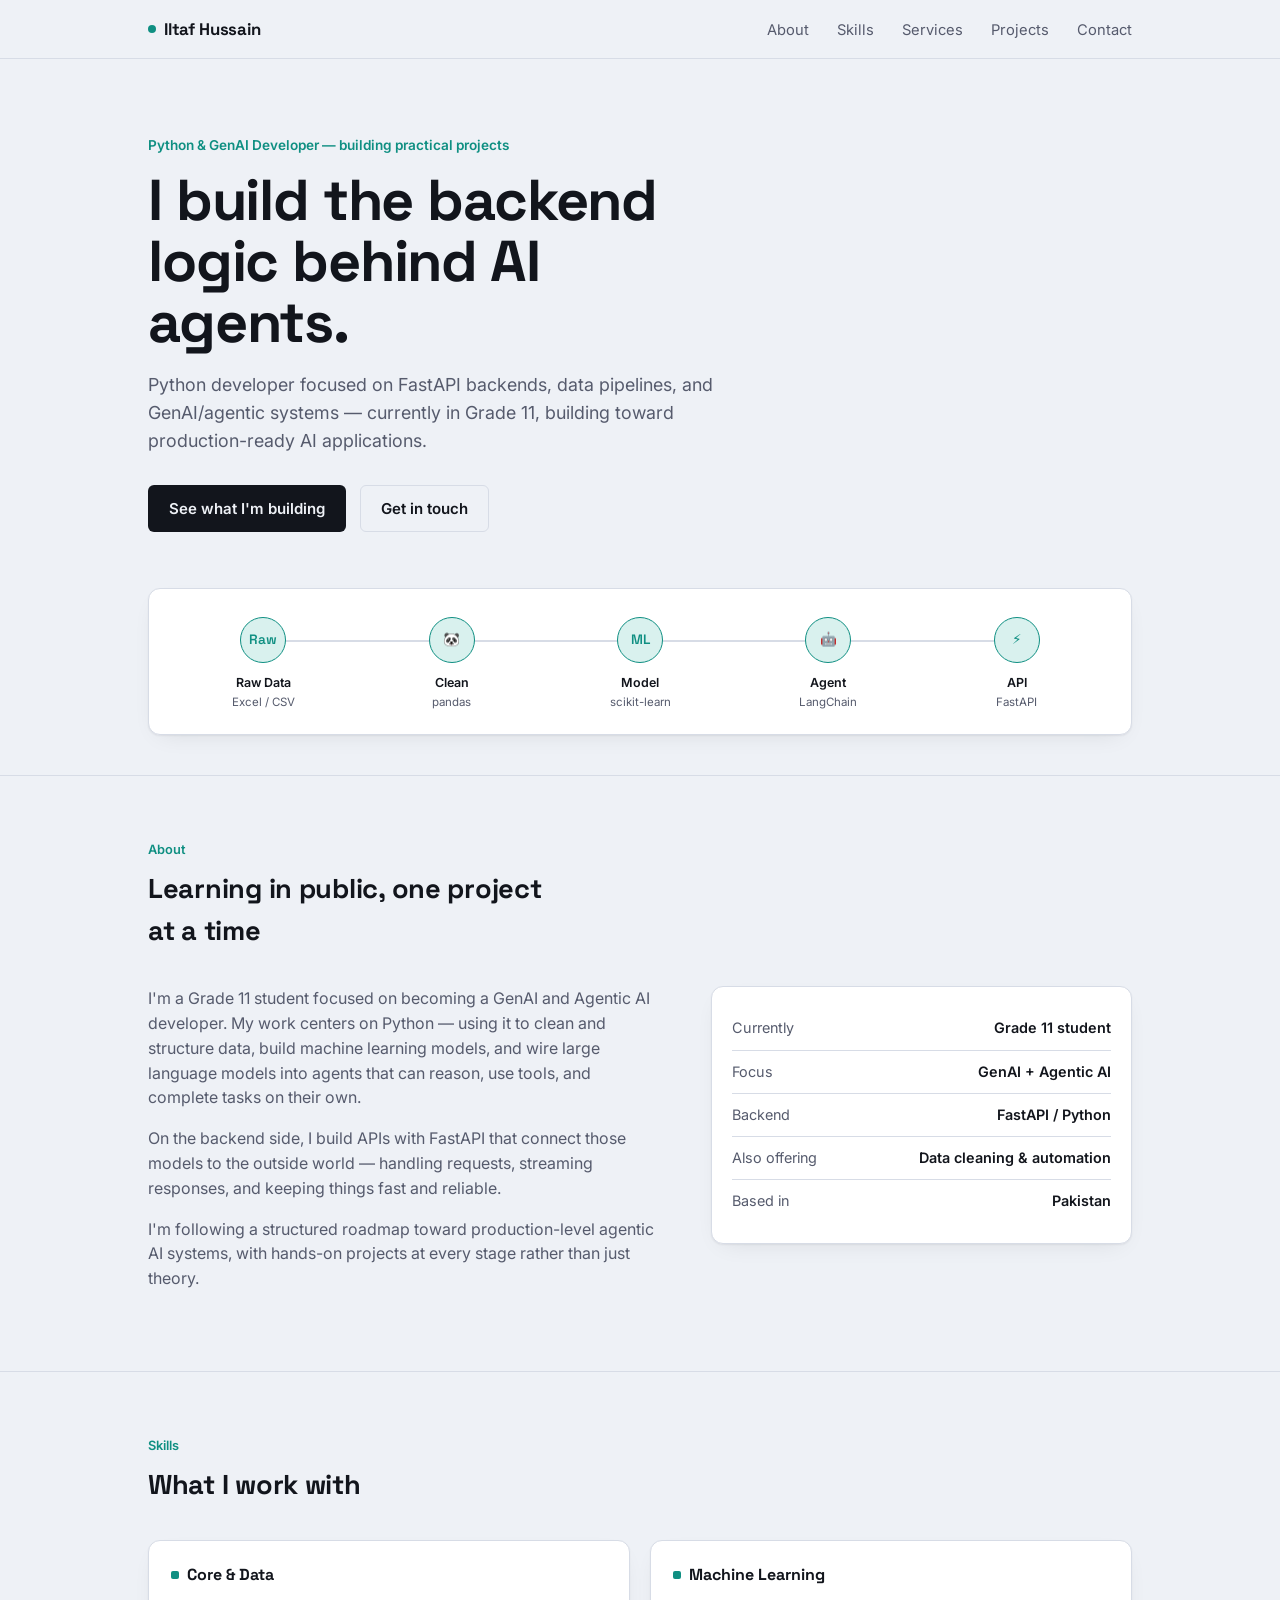
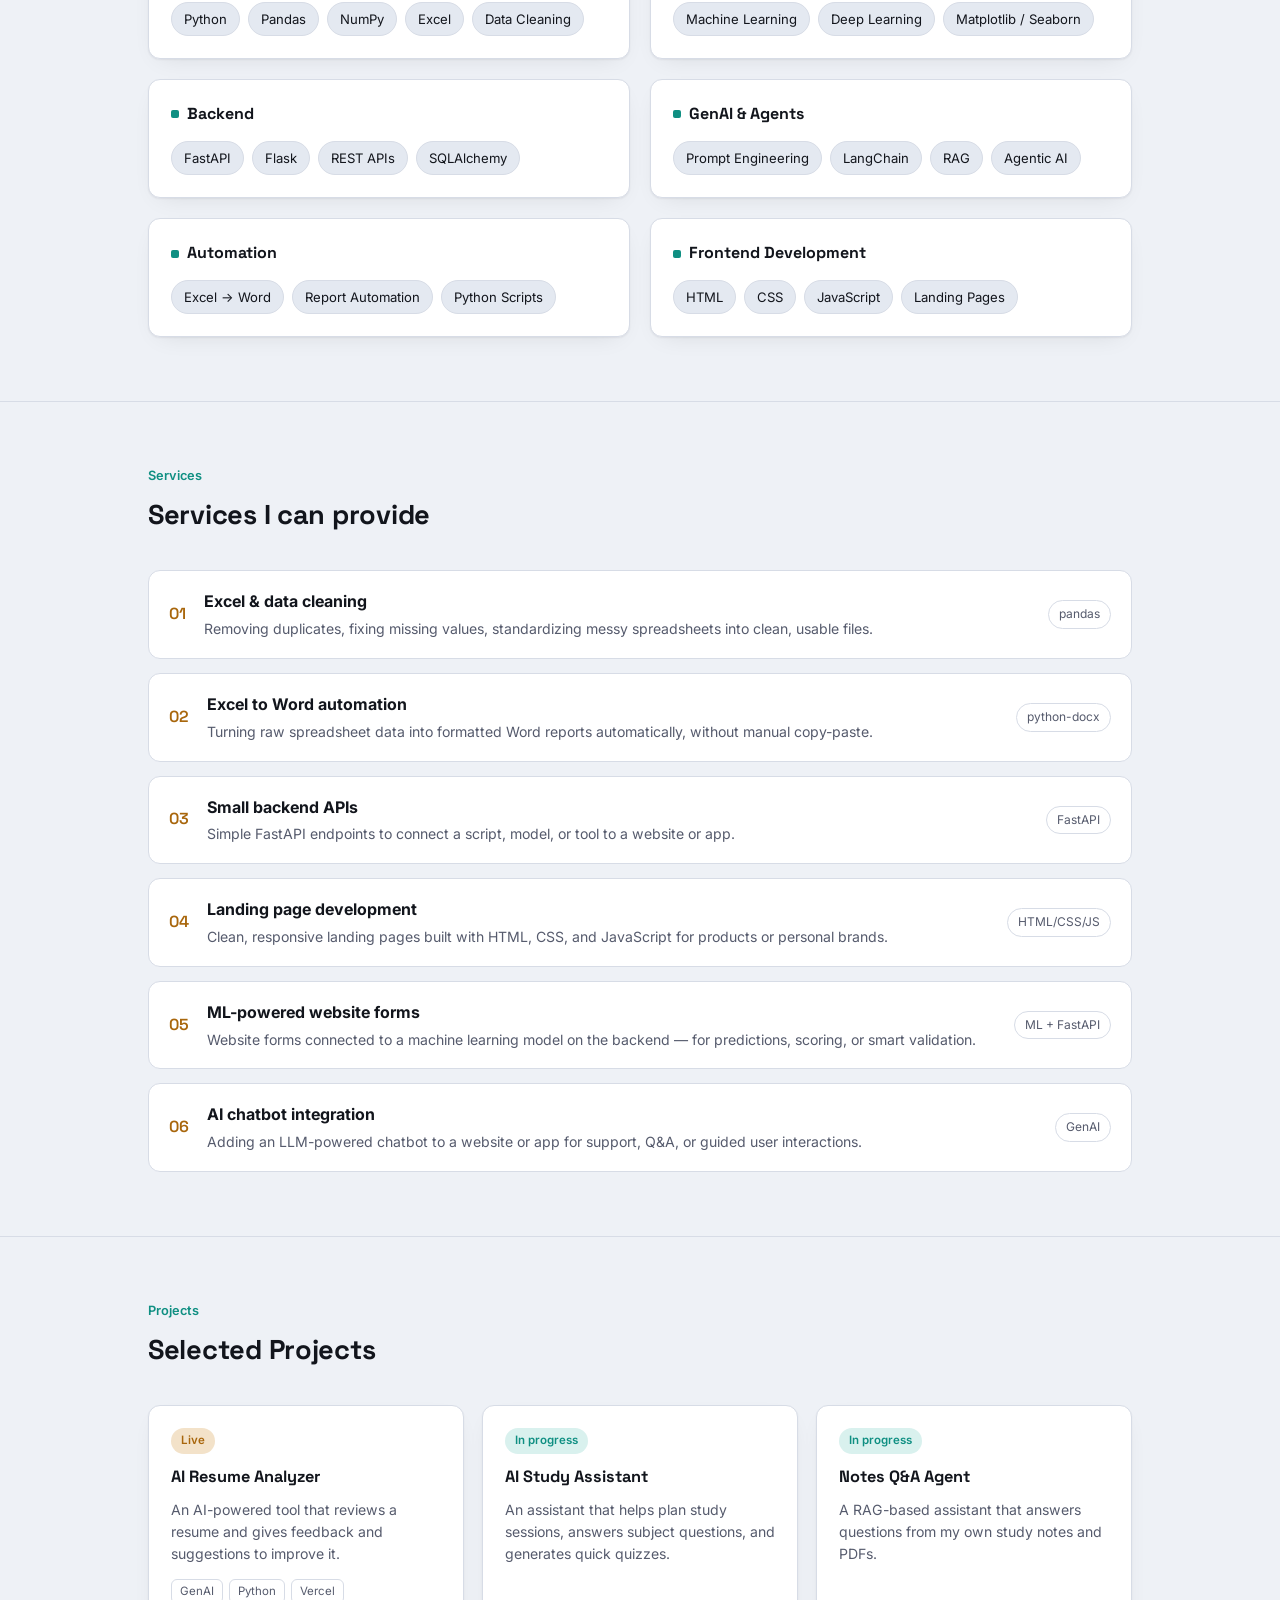
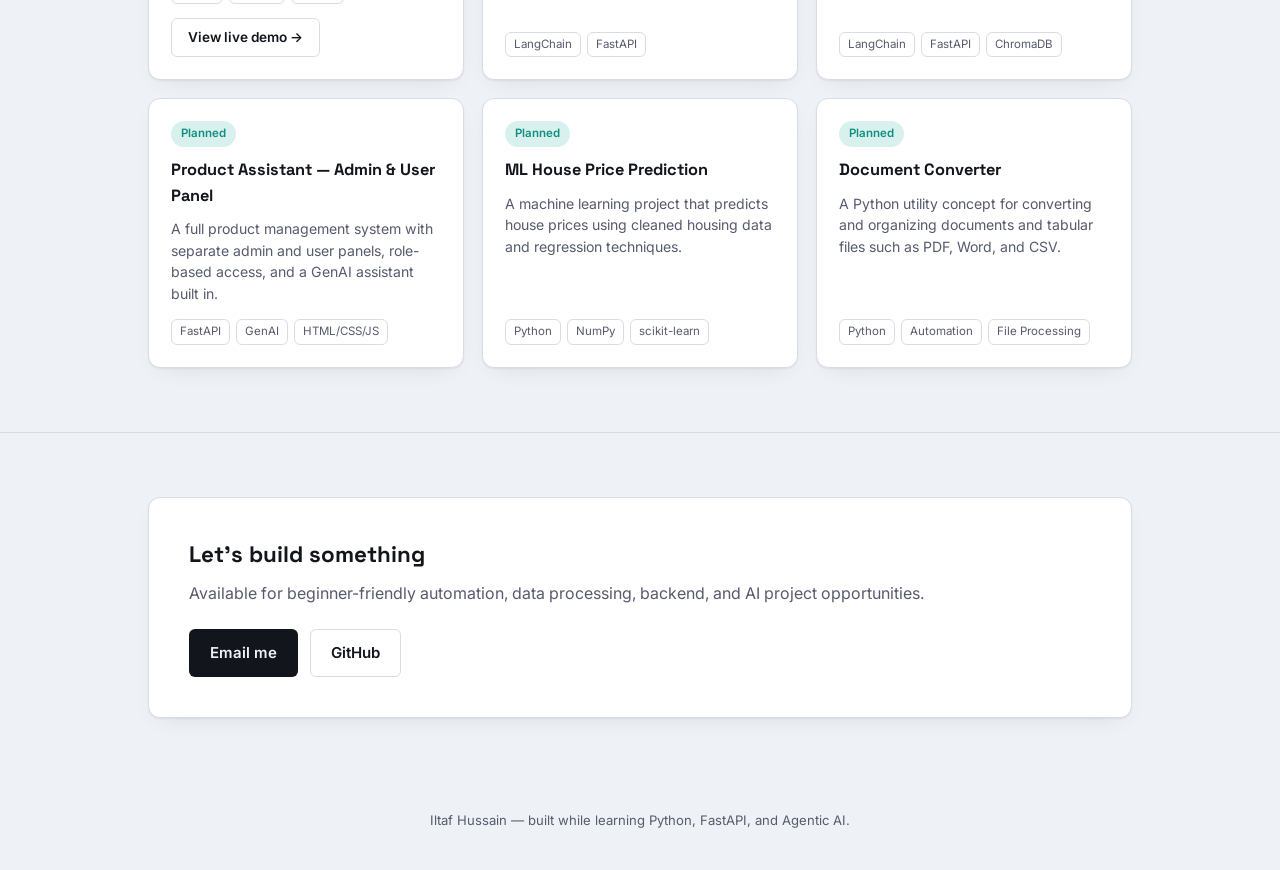
==== iltaf-portfolio/index.html @ 4e42ec3f "Portfolio setup" ====
<!DOCTYPE html>
<html lang="en">
<head>
<meta charset="UTF-8">
<meta name="viewport" content="width=device-width, initial-scale=1.0">
<title>Iltaf Hussain — GenAI &amp; Agentic AI Developer</title>
<link rel="preconnect" href="https://fonts.googleapis.com">
<link rel="preconnect" href="https://fonts.gstatic.com" crossorigin>
<link href="https://fonts.googleapis.com/css2?family=Space+Grotesk:wght@500;600;700&family=Inter:wght@400;500;600&display=swap" rel="stylesheet">
  <link rel="stylesheet" href="css/style.css">

</head>
<body>

<header class="site-nav">
  <div class="nav-row">
    <a href="#top" class="nav-mark"><span class="dot"></span>Iltaf Hussain</a>
    <ul class="nav-links" aria-label="Main navigation">
      <li><a href="#about">About</a></li>
      <li><a href="#skills">Skills</a></li>
      <li><a href="#services">Services</a></li>
      <li><a href="#projects">Projects</a></li>
      <li><a href="#contact">Contact</a></li>
    </ul>
  </div>
</header>

<main id="top">

  <section class="hero">
    <div class="wrap">
      <p class="hero-kicker">Python &amp; GenAI Developer — building practical projects</p>
      <h1>I build the backend logic behind AI agents.</h1>
      <p class="lede">Python developer focused on FastAPI backends, data pipelines, and GenAI/agentic systems — currently in Grade 11, building toward production-ready AI applications.</p>
      <div class="hero-cta">
        <a href="#projects" class="btn btn-primary">See what I'm building</a>
        <a href="#contact" class="btn btn-ghost">Get in touch</a>
      </div>

      <div class="pipeline" role="img" aria-label="Pipeline: raw data cleaned with pandas, modeled with machine learning, reasoned over by an AI agent, served through a FastAPI endpoint, delivered as output.">
        <div class="pipeline-track">
          <div class="pnode on">
            <div class="pipeline-line"><span class="pulse"></span></div>
            <div class="badge">Raw</div>
            <div class="label">Raw Data</div>
            <div class="sub">Excel / CSV</div>
          </div>
          <div class="pnode on">
            <div class="pipeline-line"><span class="pulse"></span></div>
            <div class="badge">🐼</div>
            <div class="label">Clean</div>
            <div class="sub">pandas</div>
          </div>
          <div class="pnode on">
            <div class="pipeline-line"><span class="pulse"></span></div>
            <div class="badge">ML</div>
            <div class="label">Model</div>
            <div class="sub">scikit-learn</div>
          </div>
          <div class="pnode on">
            <div class="pipeline-line"><span class="pulse"></span></div>
            <div class="badge">🤖</div>
            <div class="label">Agent</div>
            <div class="sub">LangChain</div>
          </div>
          <div class="pnode on">
            <div class="badge">⚡</div>
            <div class="label">API</div>
            <div class="sub">FastAPI</div>
          </div>
        </div>
      </div>
    </div>
  </section>

  <section id="about">
    <div class="wrap">
      <p class="eyebrow">About</p>
      <h2 class="sec-title">Learning in public, one project at a time</h2>
      <div class="about-grid">
        <div>
          <p>I'm a Grade 11 student focused on becoming a GenAI and Agentic AI developer. My work centers on Python — using it to clean and structure data, build machine learning models, and wire large language models into agents that can reason, use tools, and complete tasks on their own.</p>
          <p>On the backend side, I build APIs with FastAPI that connect those models to the outside world — handling requests, streaming responses, and keeping things fast and reliable.</p>
          <p>I'm following a structured roadmap toward production-level agentic AI systems, with hands-on projects at every stage rather than just theory.</p>
        </div>
        <div class="stat-card">
          <div class="stat-row"><span>Currently</span><span>Grade 11 student</span></div>
          <div class="stat-row"><span>Focus</span><span>GenAI + Agentic AI</span></div>
          <div class="stat-row"><span>Backend</span><span>FastAPI / Python</span></div>
          <div class="stat-row"><span>Also offering</span><span>Data cleaning &amp; automation</span></div>
          <div class="stat-row"><span>Based in</span><span>Pakistan</span></div>
        </div>
      </div>
    </div>
  </section>

  <section id="skills">
    <div class="wrap">
      <p class="eyebrow">Skills</p>
      <h2 class="sec-title">What I work with</h2>
      <div class="skill-groups">
        <div class="skill-card">
          <h3><span class="ico"></span>Core &amp; Data</h3>
          <div class="chip-row">
            <span class="chip">Python</span>
            <span class="chip">Pandas</span>
            <span class="chip">NumPy</span>
            <span class="chip">Excel</span>
            <span class="chip">Data Cleaning</span>
          </div>
        </div>
        <div class="skill-card">
          <h3><span class="ico"></span>Machine Learning</h3>
          <div class="chip-row">
            <span class="chip">Machine Learning</span>
            <span class="chip">Deep Learning</span>
            <span class="chip">Matplotlib / Seaborn</span>
          </div>
        </div>
        <div class="skill-card">
          <h3><span class="ico"></span>Backend</h3>
          <div class="chip-row">
            <span class="chip">FastAPI</span>
            <span class="chip">Flask</span>
            <span class="chip">REST APIs</span>
            <span class="chip">SQLAlchemy</span>
          </div>
        </div>
        <div class="skill-card">
          <h3><span class="ico"></span>GenAI &amp; Agents</h3>
          <div class="chip-row">
            <span class="chip">Prompt Engineering</span>
            <span class="chip">LangChain</span>
            <span class="chip">RAG</span>
            <span class="chip">Agentic AI</span>
          </div>
        </div>
        <div class="skill-card">
          <h3><span class="ico"></span>Automation</h3>
          <div class="chip-row">
            <span class="chip">Excel → Word</span>
            <span class="chip">Report Automation</span>
            <span class="chip">Python Scripts</span>
          </div>
        </div>
        <div class="skill-card">
          <h3><span class="ico"></span>Frontend Development</h3>
          <div class="chip-row">
            <span class="chip">HTML</span>
            <span class="chip">CSS</span>
            <span class="chip">JavaScript</span>
            <span class="chip">Landing Pages</span>
          </div>
        </div>
      </div>
    </div>
  </section>

  <section id="services">
    <div class="wrap">
      <p class="eyebrow">Services</p>
      <h2 class="sec-title">Services I can provide</h2>
      <div class="service-list">
        <div class="service-row">
          <span class="num">01</span>
          <div>
            <h4>Excel &amp; data cleaning</h4>
            <p>Removing duplicates, fixing missing values, standardizing messy spreadsheets into clean, usable files.</p>
          </div>
          <span class="tag">pandas</span>
        </div>
        <div class="service-row">
          <span class="num">02</span>
          <div>
            <h4>Excel to Word automation</h4>
            <p>Turning raw spreadsheet data into formatted Word reports automatically, without manual copy-paste.</p>
          </div>
          <span class="tag">python-docx</span>
        </div>
        <div class="service-row">
          <span class="num">03</span>
          <div>
            <h4>Small backend APIs</h4>
            <p>Simple FastAPI endpoints to connect a script, model, or tool to a website or app.</p>
          </div>
          <span class="tag">FastAPI</span>
        </div>
        <div class="service-row">
          <span class="num">04</span>
          <div>
            <h4>Landing page development</h4>
            <p>Clean, responsive landing pages built with HTML, CSS, and JavaScript for products or personal brands.</p>
          </div>
          <span class="tag">HTML/CSS/JS</span>
        </div>
        <div class="service-row">
          <span class="num">05</span>
          <div>
            <h4>ML-powered website forms</h4>
            <p>Website forms connected to a machine learning model on the backend — for predictions, scoring, or smart validation.</p>
          </div>
          <span class="tag">ML + FastAPI</span>
        </div>
        <div class="service-row">
          <span class="num">06</span>
          <div>
            <h4>AI chatbot integration</h4>
            <p>Adding an LLM-powered chatbot to a website or app for support, Q&amp;A, or guided user interactions.</p>
          </div>
          <span class="tag">GenAI</span>
        </div>
      </div>
    </div>
  </section>

  <section id="projects">
    <div class="wrap">
      <p class="eyebrow">Projects</p>
      <h2 class="sec-title">Selected Projects</h2>
      <div class="project-grid">
        <div class="project-card">
          <span class="project-status" style="color:var(--accent);background:var(--accent-soft);">Live</span>
          <h4>AI Resume Analyzer</h4>
          <p>An AI-powered tool that reviews a resume and gives feedback and suggestions to improve it.</p>
          <div class="project-stack"><span>GenAI</span><span>Python</span><span>Vercel</span></div>
          <a href="https://ai-resume-analyzer-iltaf.vercel.app/" target="_blank" rel="noopener" class="btn btn-ghost" style="margin-top:4px; align-self:flex-start; padding:8px 16px; font-size:0.85rem;">View live demo →</a>
        </div>
        <div class="project-card">
          <span class="project-status">In progress</span>
          <h4>AI Study Assistant</h4>
          <p>An assistant that helps plan study sessions, answers subject questions, and generates quick quizzes.</p>
          <div class="project-stack"><span>LangChain</span><span>FastAPI</span></div>
        </div>
        <div class="project-card">
          <span class="project-status">In progress</span>
          <h4>Notes Q&amp;A Agent</h4>
          <p>A RAG-based assistant that answers questions from my own study notes and PDFs.</p>
          <div class="project-stack"><span>LangChain</span><span>FastAPI</span><span>ChromaDB</span></div>
        </div>
<div class="project-card">
          <span class="project-status">Planned</span>
          <h4>Product Assistant — Admin &amp; User Panel</h4>
          <p>A full product management system with separate admin and user panels, role-based access, and a GenAI assistant built in.</p>
          <div class="project-stack"><span>FastAPI</span><span>GenAI</span><span>HTML/CSS/JS</span></div>
        </div>

        <div class="project-card">
          <span class="project-status">Planned</span>
          <h4>ML House Price Prediction</h4>
          <p>A machine learning project that predicts house prices using cleaned housing data and regression techniques.</p>
          <div class="project-stack"><span>Python</span><span>NumPy</span><span>scikit-learn</span></div>
        </div>
        <div class="project-card">
          <span class="project-status">Planned</span>
          <h4>Document Converter</h4>
          <p>A Python utility concept for converting and organizing documents and tabular files such as PDF, Word, and CSV.</p>
          <div class="project-stack"><span>Python</span><span>Automation</span><span>File Processing</span></div>
        </div>
      </div>
    </div>
  </section>

  <section id="contact">
    <div class="wrap">
      <div class="contact-box">
        <div>
          <h3>Let's build something</h3>
          <p>Available for beginner-friendly automation, data processing, backend, and AI project opportunities.</p>
        </div>
        <div class="contact-links">
          <a href="mailto:iltafshahni@gmail.com" class="btn btn-primary">Email me</a>
          <a href="https://github.com/iltaf-ai" target="_blank" rel="noopener" class="btn btn-ghost">GitHub</a>
        </div>
      </div>
    </div>
  </section>

</main>

<footer>
  Iltaf Hussain — built while learning Python, FastAPI, and Agentic AI.
</footer>

</body>
</html>
---- iltaf-portfolio/css/style.css ----
:root{
  --bg:#eef1f6;
  --surface:#ffffff;
  --surface-2:#e4e9f1;
  --text:#12151c;
  --text-muted:#565b6d;
  --border:#d7dce6;
  --accent:#a8660c;
  --accent-soft:#f3e2c9;
  --agent:#0f8f82;
  --agent-soft:#d9f1ee;
  --font-display:'Space Grotesk', 'Segoe UI', system-ui, sans-serif;
  --font-body:'Inter', 'Segoe UI', system-ui, sans-serif;
  --radius-sm:6px;
  --radius-md:12px;
  --shadow:0 1px 2px rgba(18,21,28,0.06), 0 8px 24px -12px rgba(18,21,28,0.12);
}

@media (prefers-color-scheme: dark){
  :root:not([data-theme="light"]){
    --bg:#10131c;
    --surface:#171b28;
    --surface-2:#1f2436;
    --text:#eef0f5;
    --text-muted:#9298ac;
    --border:#2a3044;
    --accent:#f2a745;
    --accent-soft:#3a2c14;
    --agent:#5cd6c5;
    --agent-soft:#12312c;
    --shadow:0 1px 2px rgba(0,0,0,0.3), 0 12px 32px -16px rgba(0,0,0,0.5);
  }
}
:root[data-theme="dark"]{
  --bg:#10131c;
  --surface:#171b28;
  --surface-2:#1f2436;
  --text:#eef0f5;
  --text-muted:#9298ac;
  --border:#2a3044;
  --accent:#f2a745;
  --accent-soft:#3a2c14;
  --agent:#5cd6c5;
  --agent-soft:#12312c;
  --shadow:0 1px 2px rgba(0,0,0,0.3), 0 12px 32px -16px rgba(0,0,0,0.5);
}

*{box-sizing:border-box;}
html{scroll-behavior:smooth;}
body{
  margin:0;
  background:var(--bg);
  color:var(--text);
  font-family:var(--font-body);
  line-height:1.55;
  -webkit-font-smoothing:antialiased;
}
img{max-width:100%;display:block;}
a{color:inherit;}
:focus-visible{outline:2px solid var(--agent);outline-offset:3px;}
@media (prefers-reduced-motion: reduce){
  *{animation-duration:0.01ms !important; animation-iteration-count:1 !important; transition-duration:0.01ms !important; scroll-behavior:auto !important;}
}

.wrap{
  max-width:1040px;
  margin:0 auto;
  padding:0 28px;
}

header.site-nav{
  position:sticky; top:0; z-index:40;
  background:color-mix(in srgb, var(--bg) 88%, transparent);
  backdrop-filter:blur(10px);
  border-bottom:1px solid var(--border);
}
.nav-row{
  display:flex; align-items:center; justify-content:space-between;
  padding:16px 28px;
  max-width:1040px; margin:0 auto;
}
.nav-mark{
  font-family:var(--font-display);
  font-weight:700; font-size:1.05rem;
  letter-spacing:-0.01em;
  text-decoration:none;
  display:flex; align-items:center; gap:8px;
}
.nav-mark .dot{width:8px;height:8px;border-radius:50%;background:var(--agent);flex:none;}
.nav-links{
  display:flex; gap:28px; list-style:none; margin:0; padding:0;
}
.nav-links a{
  text-decoration:none; font-size:0.92rem; color:var(--text-muted);
  transition:color .15s ease;
}
.nav-links a:hover{color:var(--text);}
.nav-toggle{display:none;}
@media (max-width:640px){
  .nav-links{display:none;}
}

.hero{
  padding:76px 0 40px;
}
.hero-kicker{
  font-family:var(--font-body);
  font-size:0.85rem;
  color:var(--agent);
  font-weight:600;
  margin:0 0 14px;
}
.hero h1{
  font-family:var(--font-display);
  font-size:clamp(2.3rem, 5.5vw, 3.6rem);
  line-height:1.06;
  letter-spacing:-0.02em;
  margin:0 0 18px;
  max-width:14ch;
}
.hero p.lede{
  font-size:1.12rem;
  color:var(--text-muted);
  max-width:52ch;
  margin:0 0 30px;
}
.hero-cta{
  display:flex; gap:14px; flex-wrap:wrap;
  margin-bottom:56px;
}
.btn{
  display:inline-flex; align-items:center; gap:8px;
  padding:11px 20px;
  border-radius:var(--radius-sm);
  font-size:0.94rem; font-weight:600;
  text-decoration:none;
  border:1px solid transparent;
  cursor:pointer;
  font-family:var(--font-body);
  transition:transform .12s ease, box-shadow .12s ease;
}
.btn-primary{
  background:var(--text); color:var(--bg);
}
.btn-primary:hover{transform:translateY(-1px);}
.btn-ghost{
  background:transparent; border-color:var(--border); color:var(--text);
}
.btn-ghost:hover{border-color:var(--text-muted);}

/* ============ PIPELINE DIAGRAM ============ */
.pipeline{
  border:1px solid var(--border);
  background:var(--surface);
  border-radius:var(--radius-md);
  padding:28px 20px 22px;
  box-shadow:var(--shadow);
  overflow-x:auto;
}
.pipeline-track{
  display:flex; align-items:center;
  min-width:640px;
  gap:0;
}
.pnode{
  flex:1; text-align:center; position:relative; padding:0 6px;
}
.pnode .badge{
  width:46px; height:46px; border-radius:50%;
  background:var(--surface-2);
  border:1.5px solid var(--border);
  display:flex; align-items:center; justify-content:center;
  margin:0 auto 10px;
  font-family:var(--font-display); font-weight:600; font-size:0.85rem;
  color:var(--text-muted);
  position:relative;
  z-index:2;
}
.pnode.on .badge{
  border-color:var(--agent);
  color:var(--agent);
  background:var(--agent-soft);
}
.pnode .label{
  font-size:0.78rem; font-weight:600; color:var(--text);
}
.pnode .sub{
  font-size:0.72rem; color:var(--text-muted); margin-top:2px;
}
.pipeline-line{
  position:absolute; top:23px; left:50%; width:100%; height:2px;
  background:var(--border); z-index:1;
}
.pnode:last-child .pipeline-line{display:none;}
.pipeline-line .pulse{
  position:absolute; top:-2px; left:-6px; width:6px; height:6px;
  border-radius:50%; background:var(--agent);
  opacity:0;
  animation:travel 3.2s ease-in-out infinite;
}
@keyframes travel{
  0%{opacity:0; left:-6px;}
  8%{opacity:1;}
  45%{opacity:1;}
  55%{opacity:0; left:calc(100% - 6px);}
  100%{opacity:0; left:calc(100% - 6px);}
}
.pnode:nth-child(1) .pulse{animation-delay:0s;}
.pnode:nth-child(2) .pulse{animation-delay:.55s;}
.pnode:nth-child(3) .pulse{animation-delay:1.1s;}
.pnode:nth-child(4) .pulse{animation-delay:1.65s;}
.pnode:nth-child(5) .pulse{animation-delay:2.2s;}

/* ============ SECTIONS ============ */
section{padding:64px 0;}
section + section{border-top:1px solid var(--border);}
.eyebrow{
  font-size:0.8rem; color:var(--agent); font-weight:600; margin:0 0 8px;
}
h2.sec-title{
  font-family:var(--font-display);
  font-size:1.7rem; letter-spacing:-0.01em;
  margin:0 0 34px;
  max-width:22ch;
}

/* About */
.about-grid{
  display:grid; grid-template-columns:1.1fr 0.9fr; gap:48px; align-items:start;
}
.about-grid p{color:var(--text-muted); margin:0 0 16px; max-width:56ch;}
.stat-card{
  border:1px solid var(--border); background:var(--surface);
  border-radius:var(--radius-md); padding:20px;
  box-shadow:var(--shadow);
}
.stat-row{display:flex; justify-content:space-between; padding:10px 0; border-bottom:1px solid var(--border); font-size:0.9rem;}
.stat-row:last-child{border-bottom:none;}
.stat-row span:first-child{color:var(--text-muted);}
.stat-row span:last-child{font-weight:600;}
@media (max-width:760px){
  .about-grid{grid-template-columns:1fr;}
}

/* Skills */
.skill-groups{
  display:grid; grid-template-columns:repeat(2,1fr); gap:20px;
}
.skill-card{
  border:1px solid var(--border); background:var(--surface);
  border-radius:var(--radius-md); padding:22px;
  box-shadow:var(--shadow);
}
.skill-card h3{
  font-family:var(--font-display); font-size:1rem; margin:0 0 14px;
  display:flex; align-items:center; gap:8px;
}
.skill-card h3 .ico{width:8px;height:8px;border-radius:2px;background:var(--agent);flex:none;}
.chip-row{display:flex; flex-wrap:wrap; gap:8px;}
.chip{
  font-size:0.82rem; padding:6px 12px; border-radius:999px;
  background:var(--surface-2); color:var(--text);
  border:1px solid var(--border);
}
@media (max-width:760px){
  .skill-groups{grid-template-columns:1fr;}
}

/* Services */
.service-list{
  display:grid; gap:14px;
}
.service-row{
  display:grid; grid-template-columns:auto 1fr auto; gap:18px; align-items:center;
  padding:18px 20px;
  border:1px solid var(--border); border-radius:var(--radius-md);
  background:var(--surface);
}
.service-row .num{
  font-family:var(--font-display); font-weight:600; color:var(--accent); font-size:1rem;
}
.service-row h4{margin:0 0 4px; font-size:1rem;}
.service-row p{margin:0; color:var(--text-muted); font-size:0.88rem;}
.service-row .tag{
  font-size:0.75rem; color:var(--text-muted); border:1px solid var(--border);
  padding:4px 10px; border-radius:999px; white-space:nowrap;
}

/* Projects */
.project-grid{
  display:grid; grid-template-columns:repeat(3,1fr); gap:18px;
}
.project-card{
  border:1px solid var(--border); border-radius:var(--radius-md);
  background:var(--surface); padding:22px; box-shadow:var(--shadow);
  display:flex; flex-direction:column; gap:10px;
}
.project-status{
  font-size:0.72rem; font-weight:600; color:var(--agent);
  background:var(--agent-soft); padding:4px 10px; border-radius:999px;
  width:fit-content;
}
.project-card h4{margin:0; font-size:1.02rem; font-family:var(--font-display);}
.project-card p{margin:0; color:var(--text-muted); font-size:0.88rem; flex:1;}
.project-stack{display:flex; flex-wrap:wrap; gap:6px; margin-top:4px;}
.project-stack span{
  font-size:0.72rem; color:var(--text-muted); border:1px solid var(--border);
  padding:3px 8px; border-radius:6px;
}
@media (max-width:760px){
  .project-grid{grid-template-columns:1fr;}
}

/* Contact */
.contact-box{
  border:1px solid var(--border); border-radius:var(--radius-md);
  background:var(--surface); padding:40px; box-shadow:var(--shadow);
  display:flex; justify-content:space-between; align-items:center; gap:24px; flex-wrap:wrap;
}
.contact-box h3{
  font-family:var(--font-display); font-size:1.4rem; margin:0 0 8px; max-width:16ch;
}
.contact-box p{margin:0; color:var(--text-muted);}
.contact-links{display:flex; gap:12px; flex-wrap:wrap;}

footer{
  padding:28px 0 40px;
  text-align:center;
  color:var(--text-muted);
  font-size:0.82rem;
}
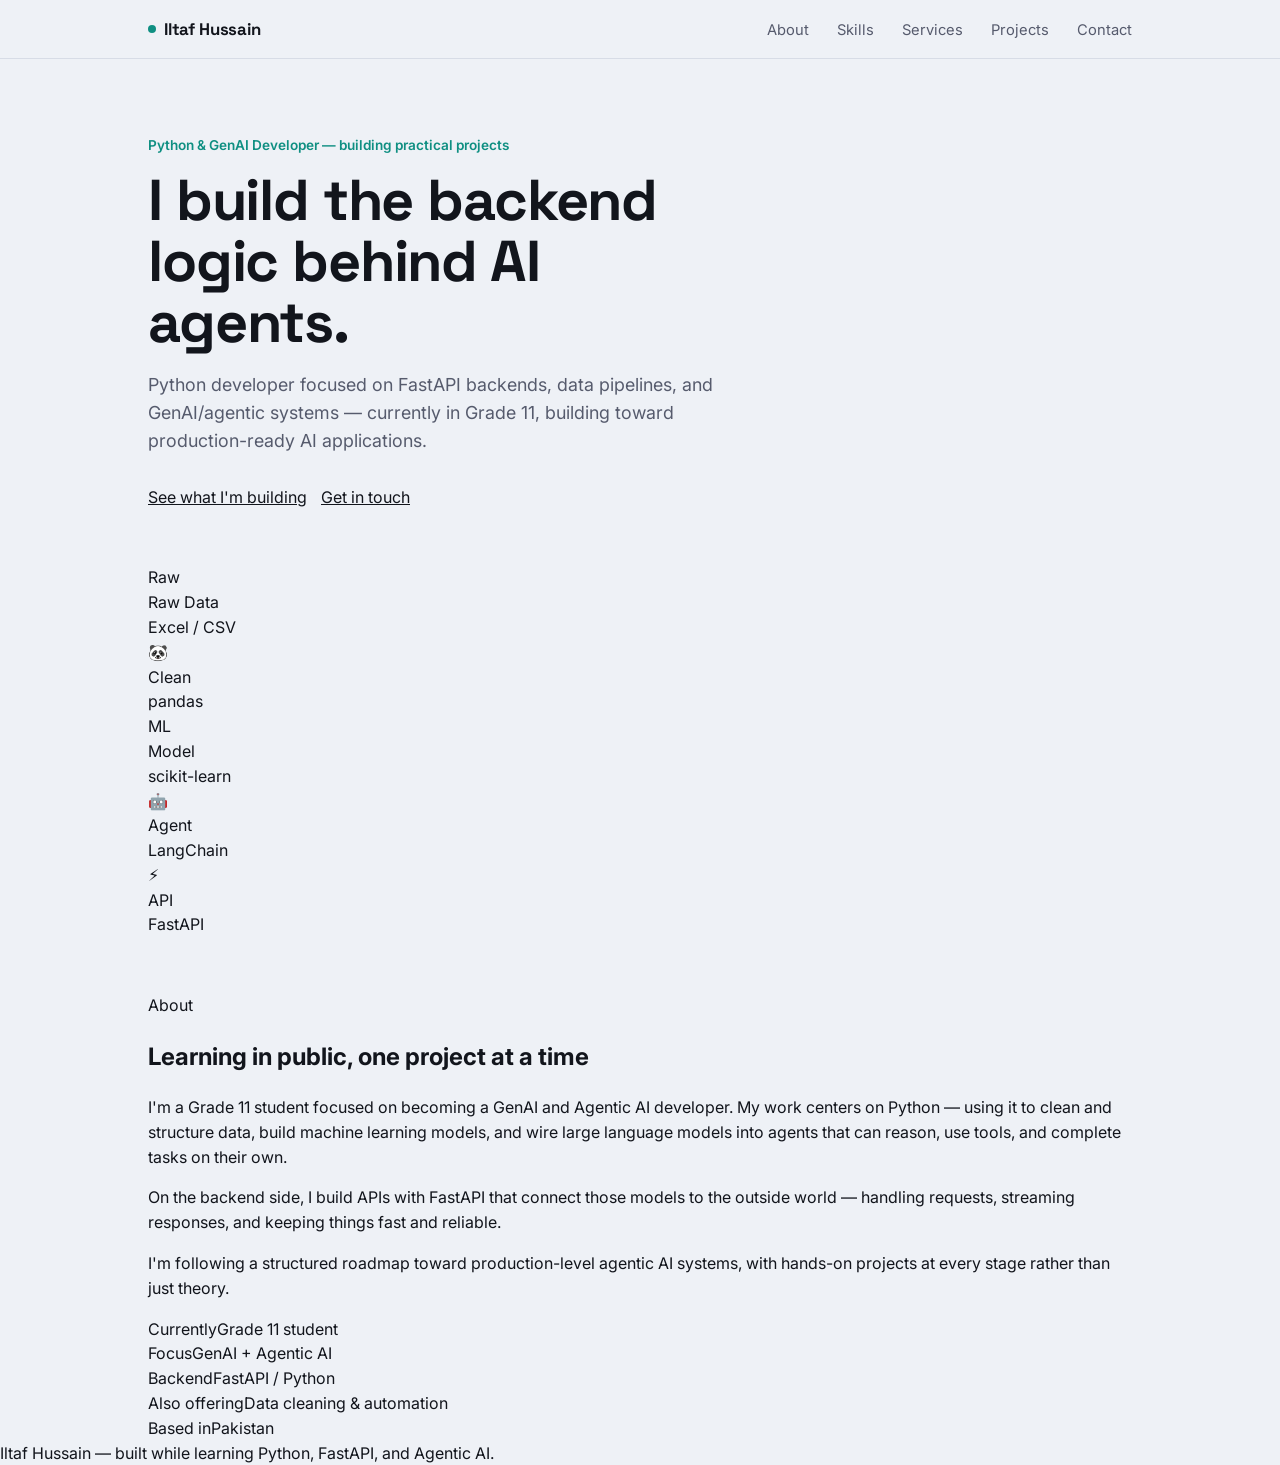
==== commit 93be0f1f: "protfolio About section" ====
--- a/iltaf-portfolio/index.html
+++ b/iltaf-portfolio/index.html
@@ -94,188 +94,6 @@
     </div>
   </section>
 
-  <section id="skills">
-    <div class="wrap">
-      <p class="eyebrow">Skills</p>
-      <h2 class="sec-title">What I work with</h2>
-      <div class="skill-groups">
-        <div class="skill-card">
-          <h3><span class="ico"></span>Core &amp; Data</h3>
-          <div class="chip-row">
-            <span class="chip">Python</span>
-            <span class="chip">Pandas</span>
-            <span class="chip">NumPy</span>
-            <span class="chip">Excel</span>
-            <span class="chip">Data Cleaning</span>
-          </div>
-        </div>
-        <div class="skill-card">
-          <h3><span class="ico"></span>Machine Learning</h3>
-          <div class="chip-row">
-            <span class="chip">Machine Learning</span>
-            <span class="chip">Deep Learning</span>
-            <span class="chip">Matplotlib / Seaborn</span>
-          </div>
-        </div>
-        <div class="skill-card">
-          <h3><span class="ico"></span>Backend</h3>
-          <div class="chip-row">
-            <span class="chip">FastAPI</span>
-            <span class="chip">Flask</span>
-            <span class="chip">REST APIs</span>
-            <span class="chip">SQLAlchemy</span>
-          </div>
-        </div>
-        <div class="skill-card">
-          <h3><span class="ico"></span>GenAI &amp; Agents</h3>
-          <div class="chip-row">
-            <span class="chip">Prompt Engineering</span>
-            <span class="chip">LangChain</span>
-            <span class="chip">RAG</span>
-            <span class="chip">Agentic AI</span>
-          </div>
-        </div>
-        <div class="skill-card">
-          <h3><span class="ico"></span>Automation</h3>
-          <div class="chip-row">
-            <span class="chip">Excel → Word</span>
-            <span class="chip">Report Automation</span>
-            <span class="chip">Python Scripts</span>
-          </div>
-        </div>
-        <div class="skill-card">
-          <h3><span class="ico"></span>Frontend Development</h3>
-          <div class="chip-row">
-            <span class="chip">HTML</span>
-            <span class="chip">CSS</span>
-            <span class="chip">JavaScript</span>
-            <span class="chip">Landing Pages</span>
-          </div>
-        </div>
-      </div>
-    </div>
-  </section>
-
-  <section id="services">
-    <div class="wrap">
-      <p class="eyebrow">Services</p>
-      <h2 class="sec-title">Services I can provide</h2>
-      <div class="service-list">
-        <div class="service-row">
-          <span class="num">01</span>
-          <div>
-            <h4>Excel &amp; data cleaning</h4>
-            <p>Removing duplicates, fixing missing values, standardizing messy spreadsheets into clean, usable files.</p>
-          </div>
-          <span class="tag">pandas</span>
-        </div>
-        <div class="service-row">
-          <span class="num">02</span>
-          <div>
-            <h4>Excel to Word automation</h4>
-            <p>Turning raw spreadsheet data into formatted Word reports automatically, without manual copy-paste.</p>
-          </div>
-          <span class="tag">python-docx</span>
-        </div>
-        <div class="service-row">
-          <span class="num">03</span>
-          <div>
-            <h4>Small backend APIs</h4>
-            <p>Simple FastAPI endpoints to connect a script, model, or tool to a website or app.</p>
-          </div>
-          <span class="tag">FastAPI</span>
-        </div>
-        <div class="service-row">
-          <span class="num">04</span>
-          <div>
-            <h4>Landing page development</h4>
-            <p>Clean, responsive landing pages built with HTML, CSS, and JavaScript for products or personal brands.</p>
-          </div>
-          <span class="tag">HTML/CSS/JS</span>
-        </div>
-        <div class="service-row">
-          <span class="num">05</span>
-          <div>
-            <h4>ML-powered website forms</h4>
-            <p>Website forms connected to a machine learning model on the backend — for predictions, scoring, or smart validation.</p>
-          </div>
-          <span class="tag">ML + FastAPI</span>
-        </div>
-        <div class="service-row">
-          <span class="num">06</span>
-          <div>
-            <h4>AI chatbot integration</h4>
-            <p>Adding an LLM-powered chatbot to a website or app for support, Q&amp;A, or guided user interactions.</p>
-          </div>
-          <span class="tag">GenAI</span>
-        </div>
-      </div>
-    </div>
-  </section>
-
-  <section id="projects">
-    <div class="wrap">
-      <p class="eyebrow">Projects</p>
-      <h2 class="sec-title">Selected Projects</h2>
-      <div class="project-grid">
-        <div class="project-card">
-          <span class="project-status" style="color:var(--accent);background:var(--accent-soft);">Live</span>
-          <h4>AI Resume Analyzer</h4>
-          <p>An AI-powered tool that reviews a resume and gives feedback and suggestions to improve it.</p>
-          <div class="project-stack"><span>GenAI</span><span>Python</span><span>Vercel</span></div>
-          <a href="https://ai-resume-analyzer-iltaf.vercel.app/" target="_blank" rel="noopener" class="btn btn-ghost" style="margin-top:4px; align-self:flex-start; padding:8px 16px; font-size:0.85rem;">View live demo →</a>
-        </div>
-        <div class="project-card">
-          <span class="project-status">In progress</span>
-          <h4>AI Study Assistant</h4>
-          <p>An assistant that helps plan study sessions, answers subject questions, and generates quick quizzes.</p>
-          <div class="project-stack"><span>LangChain</span><span>FastAPI</span></div>
-        </div>
-        <div class="project-card">
-          <span class="project-status">In progress</span>
-          <h4>Notes Q&amp;A Agent</h4>
-          <p>A RAG-based assistant that answers questions from my own study notes and PDFs.</p>
-          <div class="project-stack"><span>LangChain</span><span>FastAPI</span><span>ChromaDB</span></div>
-        </div>
-<div class="project-card">
-          <span class="project-status">Planned</span>
-          <h4>Product Assistant — Admin &amp; User Panel</h4>
-          <p>A full product management system with separate admin and user panels, role-based access, and a GenAI assistant built in.</p>
-          <div class="project-stack"><span>FastAPI</span><span>GenAI</span><span>HTML/CSS/JS</span></div>
-        </div>
-
-        <div class="project-card">
-          <span class="project-status">Planned</span>
-          <h4>ML House Price Prediction</h4>
-          <p>A machine learning project that predicts house prices using cleaned housing data and regression techniques.</p>
-          <div class="project-stack"><span>Python</span><span>NumPy</span><span>scikit-learn</span></div>
-        </div>
-        <div class="project-card">
-          <span class="project-status">Planned</span>
-          <h4>Document Converter</h4>
-          <p>A Python utility concept for converting and organizing documents and tabular files such as PDF, Word, and CSV.</p>
-          <div class="project-stack"><span>Python</span><span>Automation</span><span>File Processing</span></div>
-        </div>
-      </div>
-    </div>
-  </section>
-
-  <section id="contact">
-    <div class="wrap">
-      <div class="contact-box">
-        <div>
-          <h3>Let's build something</h3>
-          <p>Available for beginner-friendly automation, data processing, backend, and AI project opportunities.</p>
-        </div>
-        <div class="contact-links">
-          <a href="mailto:iltafshahni@gmail.com" class="btn btn-primary">Email me</a>
-          <a href="https://github.com/iltaf-ai" target="_blank" rel="noopener" class="btn btn-ghost">GitHub</a>
-        </div>
-      </div>
-    </div>
-  </section>
-
-</main>
 
 <footer>
   Iltaf Hussain — built while learning Python, FastAPI, and Agentic AI.
--- a/iltaf-portfolio/css/style.css
+++ b/iltaf-portfolio/css/style.css
@@ -128,204 +128,3 @@
   display:flex; gap:14px; flex-wrap:wrap;
   margin-bottom:56px;
 }
-.btn{
-  display:inline-flex; align-items:center; gap:8px;
-  padding:11px 20px;
-  border-radius:var(--radius-sm);
-  font-size:0.94rem; font-weight:600;
-  text-decoration:none;
-  border:1px solid transparent;
-  cursor:pointer;
-  font-family:var(--font-body);
-  transition:transform .12s ease, box-shadow .12s ease;
-}
-.btn-primary{
-  background:var(--text); color:var(--bg);
-}
-.btn-primary:hover{transform:translateY(-1px);}
-.btn-ghost{
-  background:transparent; border-color:var(--border); color:var(--text);
-}
-.btn-ghost:hover{border-color:var(--text-muted);}
-
-/* ============ PIPELINE DIAGRAM ============ */
-.pipeline{
-  border:1px solid var(--border);
-  background:var(--surface);
-  border-radius:var(--radius-md);
-  padding:28px 20px 22px;
-  box-shadow:var(--shadow);
-  overflow-x:auto;
-}
-.pipeline-track{
-  display:flex; align-items:center;
-  min-width:640px;
-  gap:0;
-}
-.pnode{
-  flex:1; text-align:center; position:relative; padding:0 6px;
-}
-.pnode .badge{
-  width:46px; height:46px; border-radius:50%;
-  background:var(--surface-2);
-  border:1.5px solid var(--border);
-  display:flex; align-items:center; justify-content:center;
-  margin:0 auto 10px;
-  font-family:var(--font-display); font-weight:600; font-size:0.85rem;
-  color:var(--text-muted);
-  position:relative;
-  z-index:2;
-}
-.pnode.on .badge{
-  border-color:var(--agent);
-  color:var(--agent);
-  background:var(--agent-soft);
-}
-.pnode .label{
-  font-size:0.78rem; font-weight:600; color:var(--text);
-}
-.pnode .sub{
-  font-size:0.72rem; color:var(--text-muted); margin-top:2px;
-}
-.pipeline-line{
-  position:absolute; top:23px; left:50%; width:100%; height:2px;
-  background:var(--border); z-index:1;
-}
-.pnode:last-child .pipeline-line{display:none;}
-.pipeline-line .pulse{
-  position:absolute; top:-2px; left:-6px; width:6px; height:6px;
-  border-radius:50%; background:var(--agent);
-  opacity:0;
-  animation:travel 3.2s ease-in-out infinite;
-}
-@keyframes travel{
-  0%{opacity:0; left:-6px;}
-  8%{opacity:1;}
-  45%{opacity:1;}
-  55%{opacity:0; left:calc(100% - 6px);}
-  100%{opacity:0; left:calc(100% - 6px);}
-}
-.pnode:nth-child(1) .pulse{animation-delay:0s;}
-.pnode:nth-child(2) .pulse{animation-delay:.55s;}
-.pnode:nth-child(3) .pulse{animation-delay:1.1s;}
-.pnode:nth-child(4) .pulse{animation-delay:1.65s;}
-.pnode:nth-child(5) .pulse{animation-delay:2.2s;}
-
-/* ============ SECTIONS ============ */
-section{padding:64px 0;}
-section + section{border-top:1px solid var(--border);}
-.eyebrow{
-  font-size:0.8rem; color:var(--agent); font-weight:600; margin:0 0 8px;
-}
-h2.sec-title{
-  font-family:var(--font-display);
-  font-size:1.7rem; letter-spacing:-0.01em;
-  margin:0 0 34px;
-  max-width:22ch;
-}
-
-/* About */
-.about-grid{
-  display:grid; grid-template-columns:1.1fr 0.9fr; gap:48px; align-items:start;
-}
-.about-grid p{color:var(--text-muted); margin:0 0 16px; max-width:56ch;}
-.stat-card{
-  border:1px solid var(--border); background:var(--surface);
-  border-radius:var(--radius-md); padding:20px;
-  box-shadow:var(--shadow);
-}
-.stat-row{display:flex; justify-content:space-between; padding:10px 0; border-bottom:1px solid var(--border); font-size:0.9rem;}
-.stat-row:last-child{border-bottom:none;}
-.stat-row span:first-child{color:var(--text-muted);}
-.stat-row span:last-child{font-weight:600;}
-@media (max-width:760px){
-  .about-grid{grid-template-columns:1fr;}
-}
-
-/* Skills */
-.skill-groups{
-  display:grid; grid-template-columns:repeat(2,1fr); gap:20px;
-}
-.skill-card{
-  border:1px solid var(--border); background:var(--surface);
-  border-radius:var(--radius-md); padding:22px;
-  box-shadow:var(--shadow);
-}
-.skill-card h3{
-  font-family:var(--font-display); font-size:1rem; margin:0 0 14px;
-  display:flex; align-items:center; gap:8px;
-}
-.skill-card h3 .ico{width:8px;height:8px;border-radius:2px;background:var(--agent);flex:none;}
-.chip-row{display:flex; flex-wrap:wrap; gap:8px;}
-.chip{
-  font-size:0.82rem; padding:6px 12px; border-radius:999px;
-  background:var(--surface-2); color:var(--text);
-  border:1px solid var(--border);
-}
-@media (max-width:760px){
-  .skill-groups{grid-template-columns:1fr;}
-}
-
-/* Services */
-.service-list{
-  display:grid; gap:14px;
-}
-.service-row{
-  display:grid; grid-template-columns:auto 1fr auto; gap:18px; align-items:center;
-  padding:18px 20px;
-  border:1px solid var(--border); border-radius:var(--radius-md);
-  background:var(--surface);
-}
-.service-row .num{
-  font-family:var(--font-display); font-weight:600; color:var(--accent); font-size:1rem;
-}
-.service-row h4{margin:0 0 4px; font-size:1rem;}
-.service-row p{margin:0; color:var(--text-muted); font-size:0.88rem;}
-.service-row .tag{
-  font-size:0.75rem; color:var(--text-muted); border:1px solid var(--border);
-  padding:4px 10px; border-radius:999px; white-space:nowrap;
-}
-
-/* Projects */
-.project-grid{
-  display:grid; grid-template-columns:repeat(3,1fr); gap:18px;
-}
-.project-card{
-  border:1px solid var(--border); border-radius:var(--radius-md);
-  background:var(--surface); padding:22px; box-shadow:var(--shadow);
-  display:flex; flex-direction:column; gap:10px;
-}
-.project-status{
-  font-size:0.72rem; font-weight:600; color:var(--agent);
-  background:var(--agent-soft); padding:4px 10px; border-radius:999px;
-  width:fit-content;
-}
-.project-card h4{margin:0; font-size:1.02rem; font-family:var(--font-display);}
-.project-card p{margin:0; color:var(--text-muted); font-size:0.88rem; flex:1;}
-.project-stack{display:flex; flex-wrap:wrap; gap:6px; margin-top:4px;}
-.project-stack span{
-  font-size:0.72rem; color:var(--text-muted); border:1px solid var(--border);
-  padding:3px 8px; border-radius:6px;
-}
-@media (max-width:760px){
-  .project-grid{grid-template-columns:1fr;}
-}
-
-/* Contact */
-.contact-box{
-  border:1px solid var(--border); border-radius:var(--radius-md);
-  background:var(--surface); padding:40px; box-shadow:var(--shadow);
-  display:flex; justify-content:space-between; align-items:center; gap:24px; flex-wrap:wrap;
-}
-.contact-box h3{
-  font-family:var(--font-display); font-size:1.4rem; margin:0 0 8px; max-width:16ch;
-}
-.contact-box p{margin:0; color:var(--text-muted);}
-.contact-links{display:flex; gap:12px; flex-wrap:wrap;}
-
-footer{
-  padding:28px 0 40px;
-  text-align:center;
-  color:var(--text-muted);
-  font-size:0.82rem;
-}
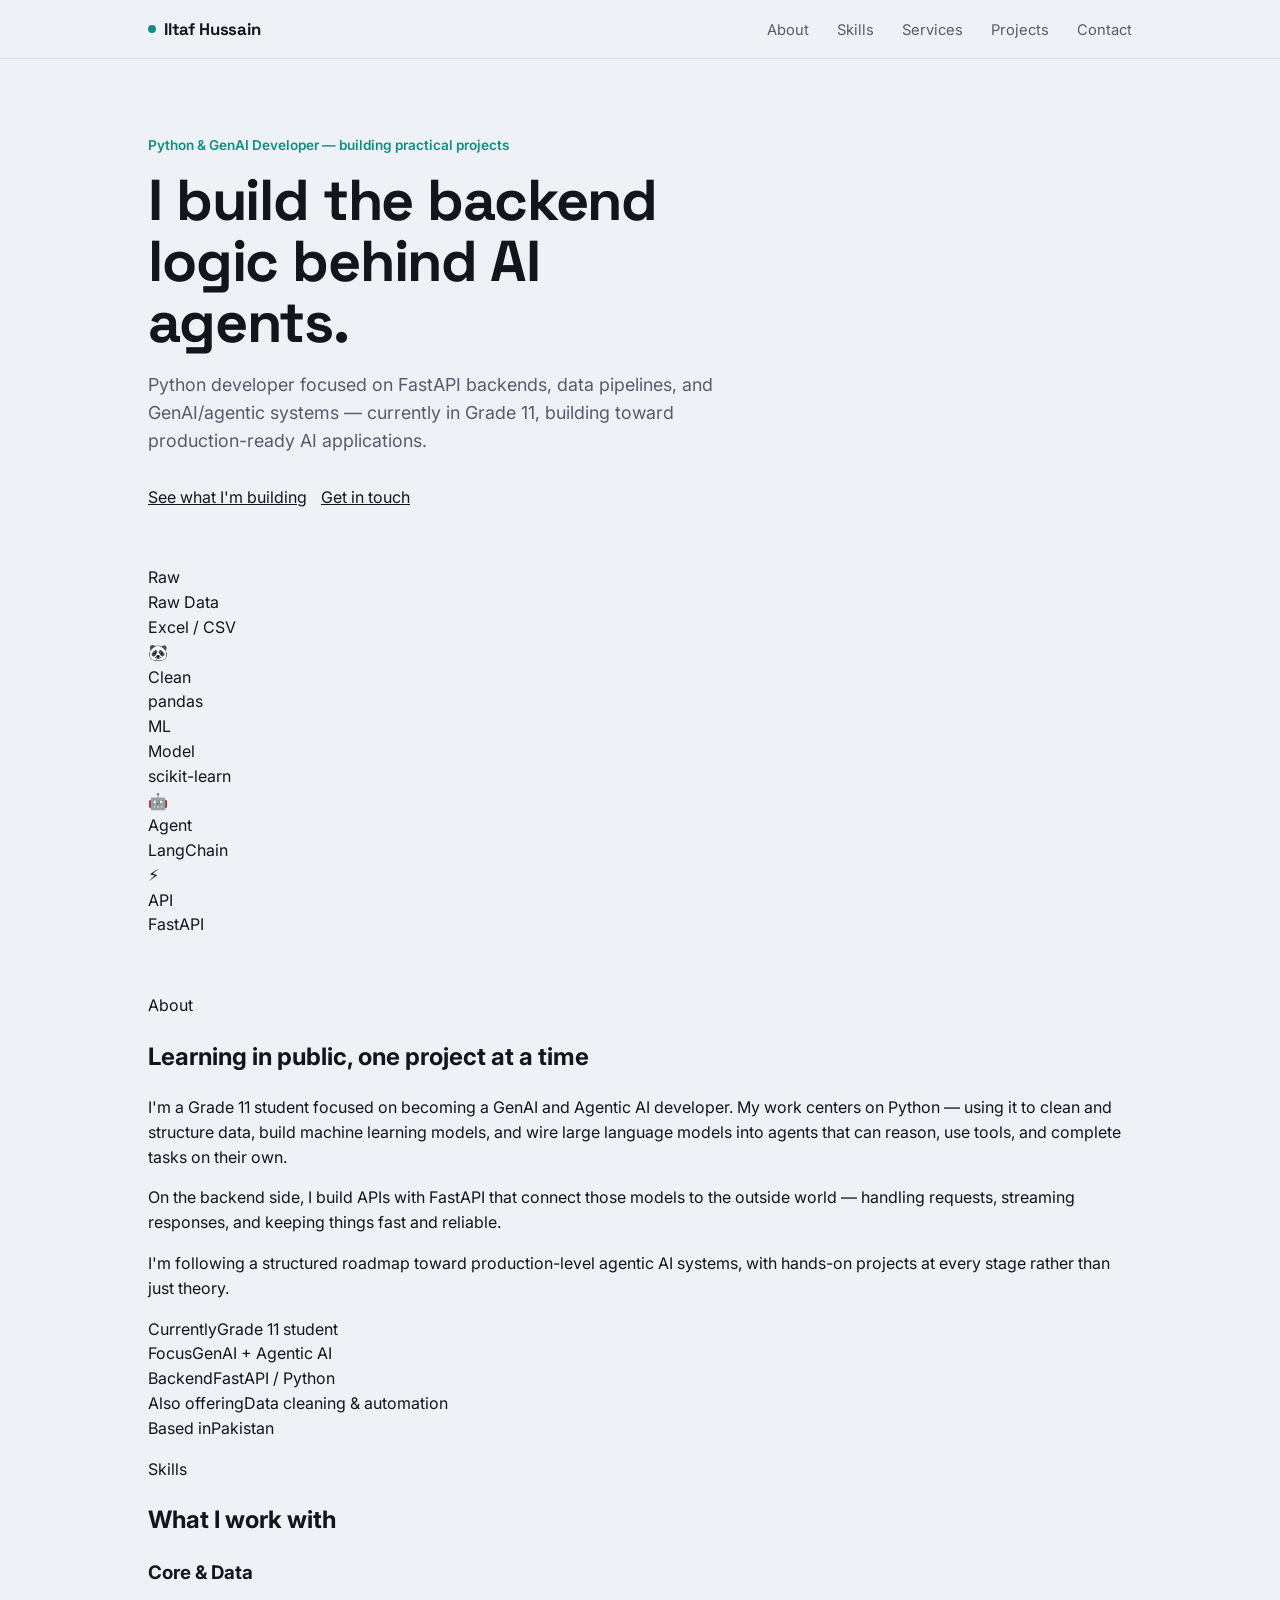
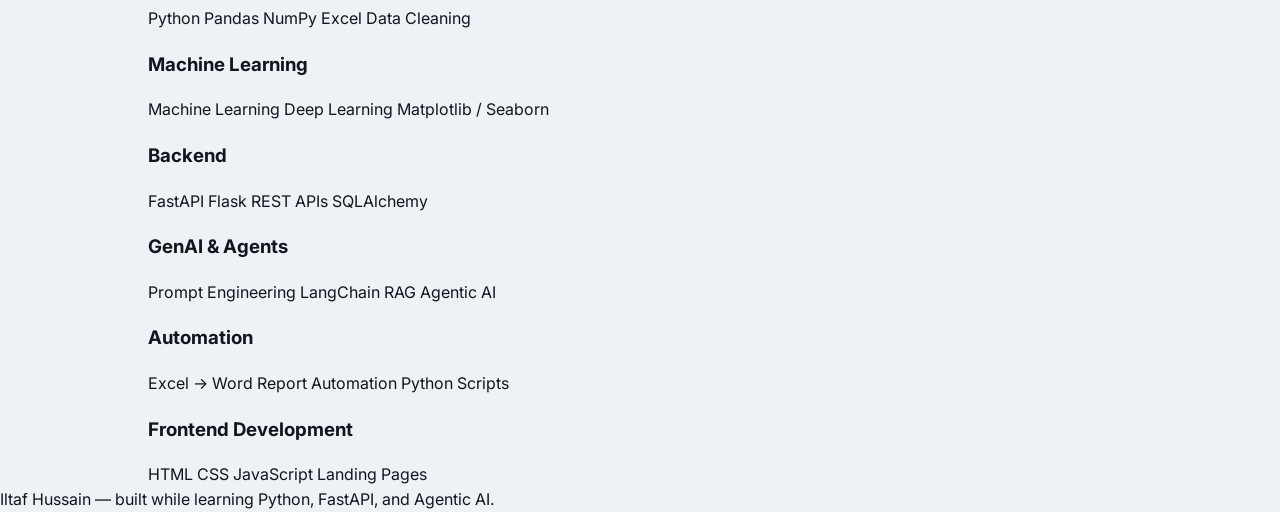
==== commit f318d582: "Portfolio skills section" ====
--- a/iltaf-portfolio/index.html
+++ b/iltaf-portfolio/index.html
@@ -93,6 +93,69 @@
       </div>
     </div>
   </section>
+  
+  <section id="skills">
+    <div class="wrap">
+      <p class="eyebrow">Skills</p>
+      <h2 class="sec-title">What I work with</h2>
+      <div class="skill-groups">
+        <div class="skill-card">
+          <h3><span class="ico"></span>Core &amp; Data</h3>
+          <div class="chip-row">
+            <span class="chip">Python</span>
+            <span class="chip">Pandas</span>
+            <span class="chip">NumPy</span>
+            <span class="chip">Excel</span>
+            <span class="chip">Data Cleaning</span>
+          </div>
+        </div>
+        <div class="skill-card">
+          <h3><span class="ico"></span>Machine Learning</h3>
+          <div class="chip-row">
+            <span class="chip">Machine Learning</span>
+            <span class="chip">Deep Learning</span>
+            <span class="chip">Matplotlib / Seaborn</span>
+          </div>
+        </div>
+        <div class="skill-card">
+          <h3><span class="ico"></span>Backend</h3>
+          <div class="chip-row">
+            <span class="chip">FastAPI</span>
+            <span class="chip">Flask</span>
+            <span class="chip">REST APIs</span>
+            <span class="chip">SQLAlchemy</span>
+          </div>
+        </div>
+        <div class="skill-card">
+          <h3><span class="ico"></span>GenAI &amp; Agents</h3>
+          <div class="chip-row">
+            <span class="chip">Prompt Engineering</span>
+            <span class="chip">LangChain</span>
+            <span class="chip">RAG</span>
+            <span class="chip">Agentic AI</span>
+          </div>
+        </div>
+        <div class="skill-card">
+          <h3><span class="ico"></span>Automation</h3>
+          <div class="chip-row">
+            <span class="chip">Excel → Word</span>
+            <span class="chip">Report Automation</span>
+            <span class="chip">Python Scripts</span>
+          </div>
+        </div>
+        <div class="skill-card">
+          <h3><span class="ico"></span>Frontend Development</h3>
+          <div class="chip-row">
+            <span class="chip">HTML</span>
+            <span class="chip">CSS</span>
+            <span class="chip">JavaScript</span>
+            <span class="chip">Landing Pages</span>
+          </div>
+        </div>
+      </div>
+    </div>
+  </section>
+
 
 
 <footer>
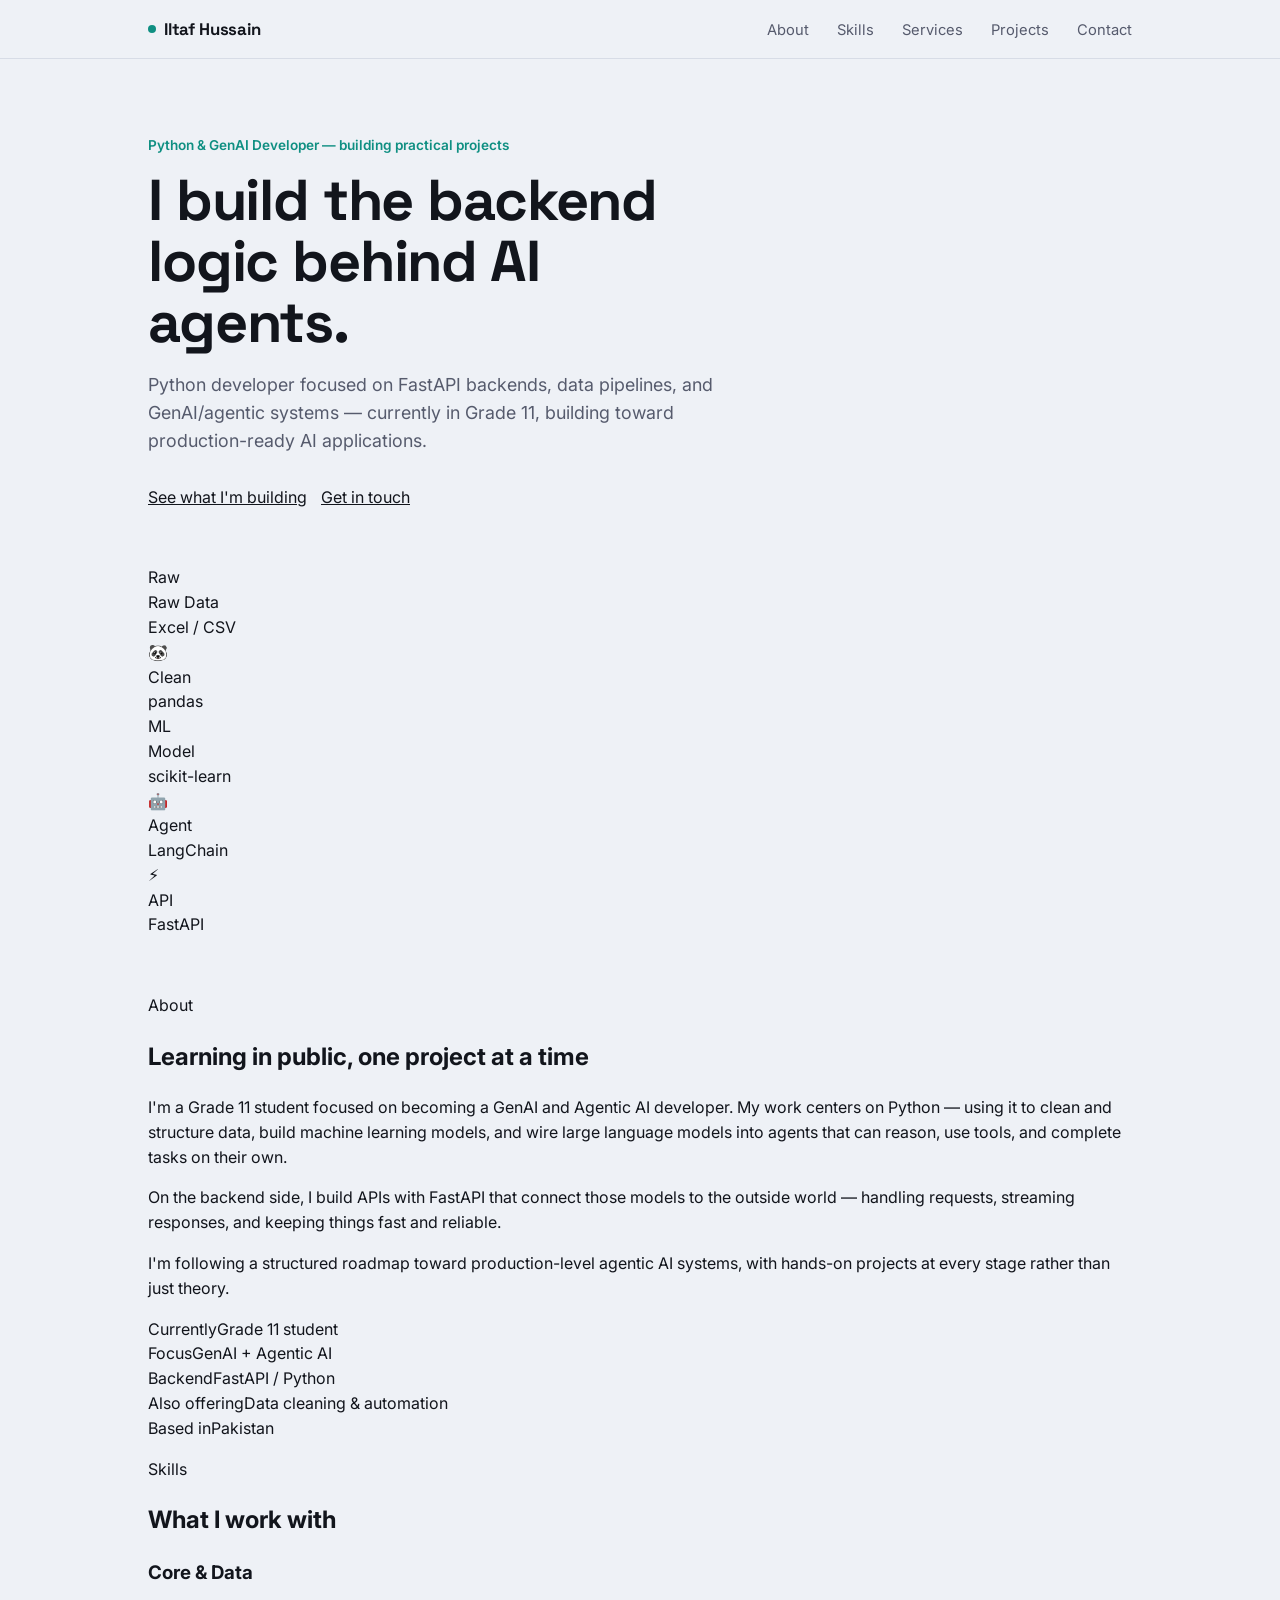
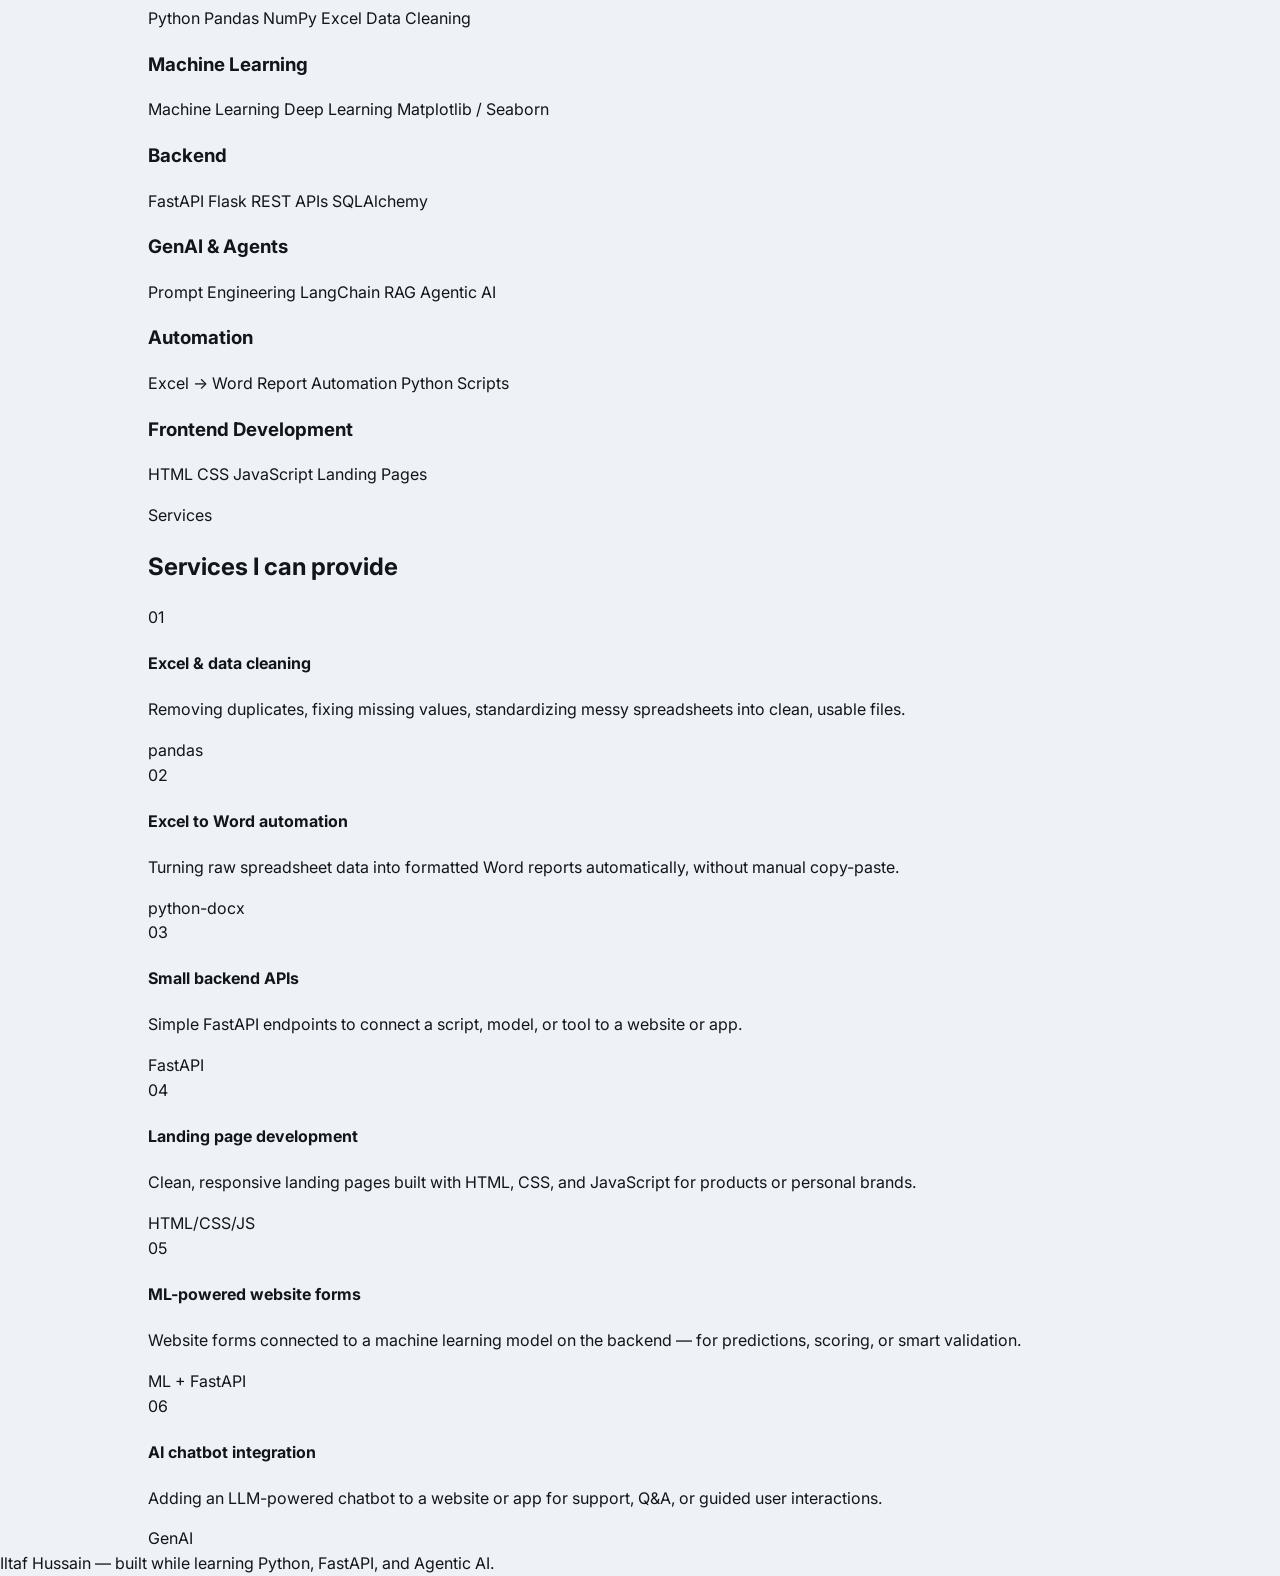
==== commit fcd203d0: "services in portfolio" ====
--- a/iltaf-portfolio/index.html
+++ b/iltaf-portfolio/index.html
@@ -156,7 +156,62 @@
     </div>
   </section>
 
-
+ <section id="services">
+    <div class="wrap">
+      <p class="eyebrow">Services</p>
+      <h2 class="sec-title">Services I can provide</h2>
+      <div class="service-list">
+        <div class="service-row">
+          <span class="num">01</span>
+          <div>
+            <h4>Excel &amp; data cleaning</h4>
+            <p>Removing duplicates, fixing missing values, standardizing messy spreadsheets into clean, usable files.</p>
+          </div>
+          <span class="tag">pandas</span>
+        </div>
+        <div class="service-row">
+          <span class="num">02</span>
+          <div>
+            <h4>Excel to Word automation</h4>
+            <p>Turning raw spreadsheet data into formatted Word reports automatically, without manual copy-paste.</p>
+          </div>
+          <span class="tag">python-docx</span>
+        </div>
+        <div class="service-row">
+          <span class="num">03</span>
+          <div>
+            <h4>Small backend APIs</h4>
+            <p>Simple FastAPI endpoints to connect a script, model, or tool to a website or app.</p>
+          </div>
+          <span class="tag">FastAPI</span>
+        </div>
+        <div class="service-row">
+          <span class="num">04</span>
+          <div>
+            <h4>Landing page development</h4>
+            <p>Clean, responsive landing pages built with HTML, CSS, and JavaScript for products or personal brands.</p>
+          </div>
+          <span class="tag">HTML/CSS/JS</span>
+        </div>
+        <div class="service-row">
+          <span class="num">05</span>
+          <div>
+            <h4>ML-powered website forms</h4>
+            <p>Website forms connected to a machine learning model on the backend — for predictions, scoring, or smart validation.</p>
+          </div>
+          <span class="tag">ML + FastAPI</span>
+        </div>
+        <div class="service-row">
+          <span class="num">06</span>
+          <div>
+            <h4>AI chatbot integration</h4>
+            <p>Adding an LLM-powered chatbot to a website or app for support, Q&amp;A, or guided user interactions.</p>
+          </div>
+          <span class="tag">GenAI</span>
+        </div>
+      </div>
+    </div>
+  </section>
 
 <footer>
   Iltaf Hussain — built while learning Python, FastAPI, and Agentic AI.
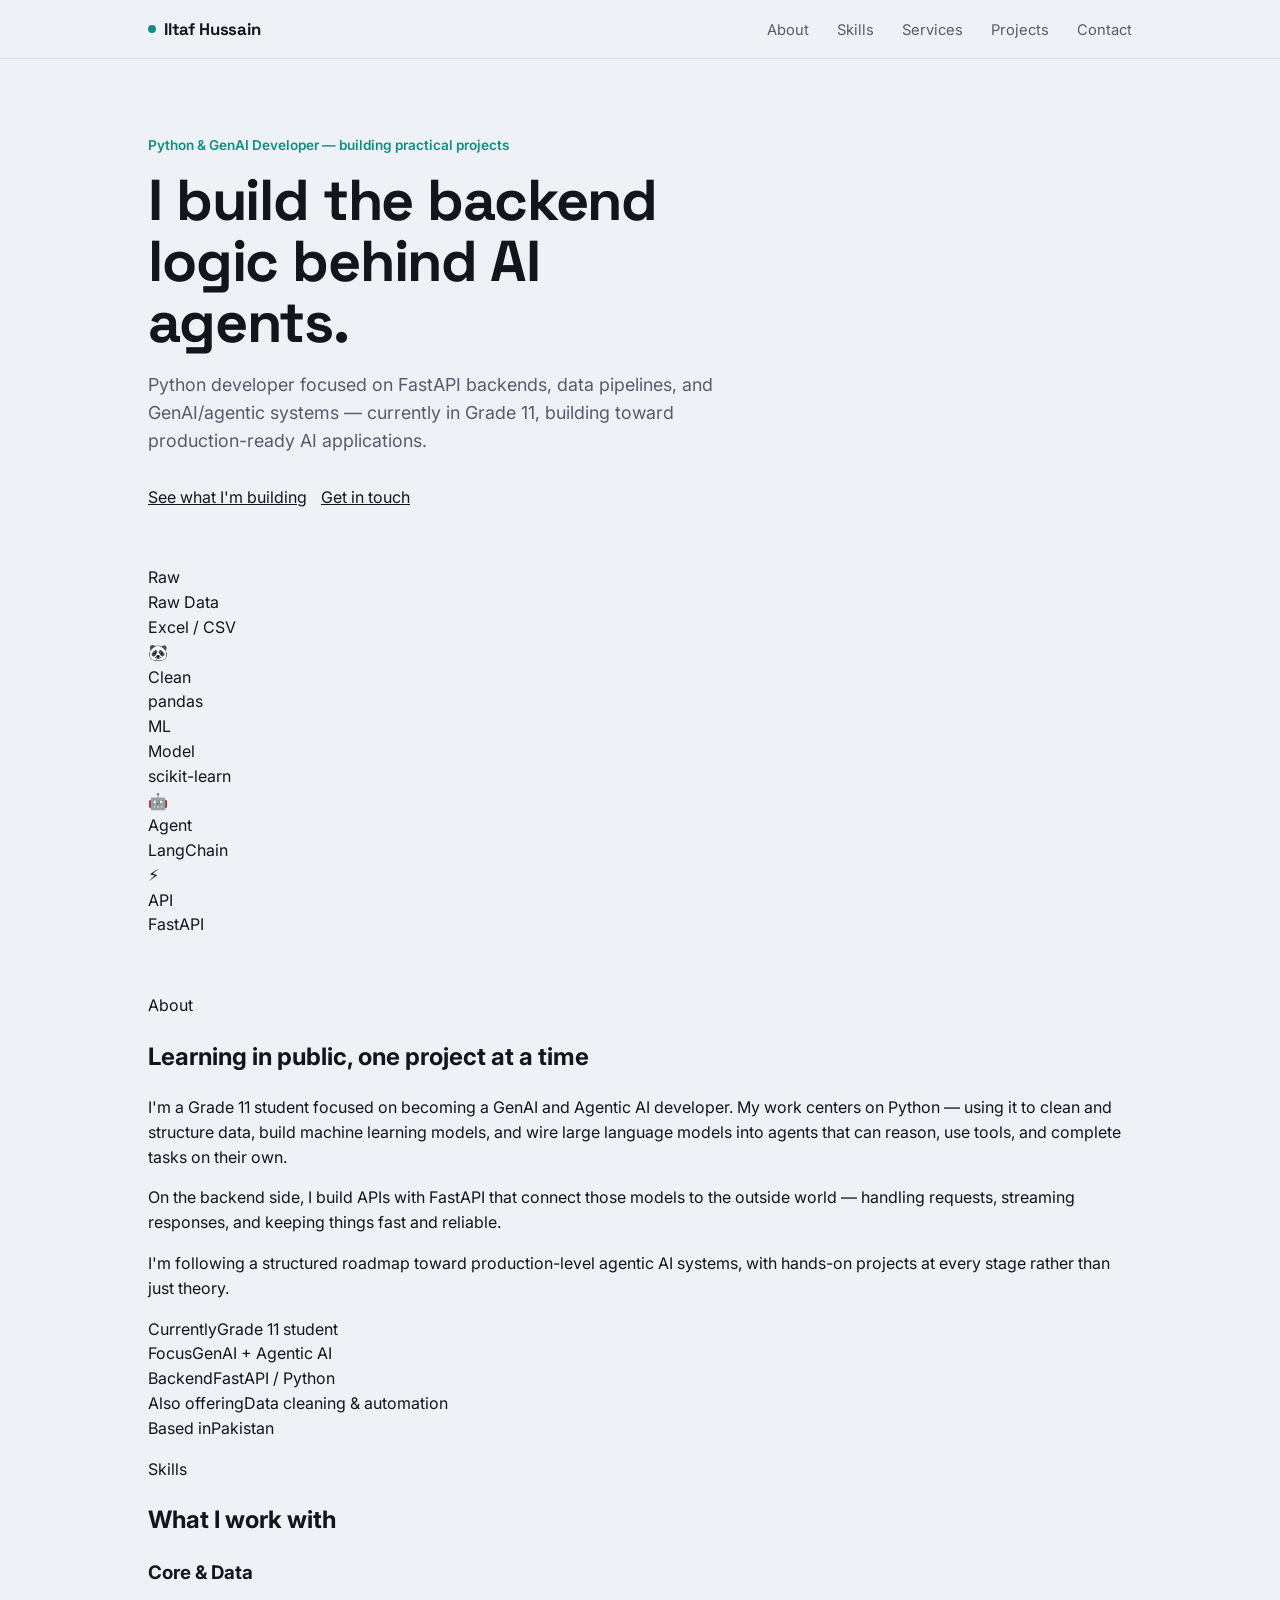
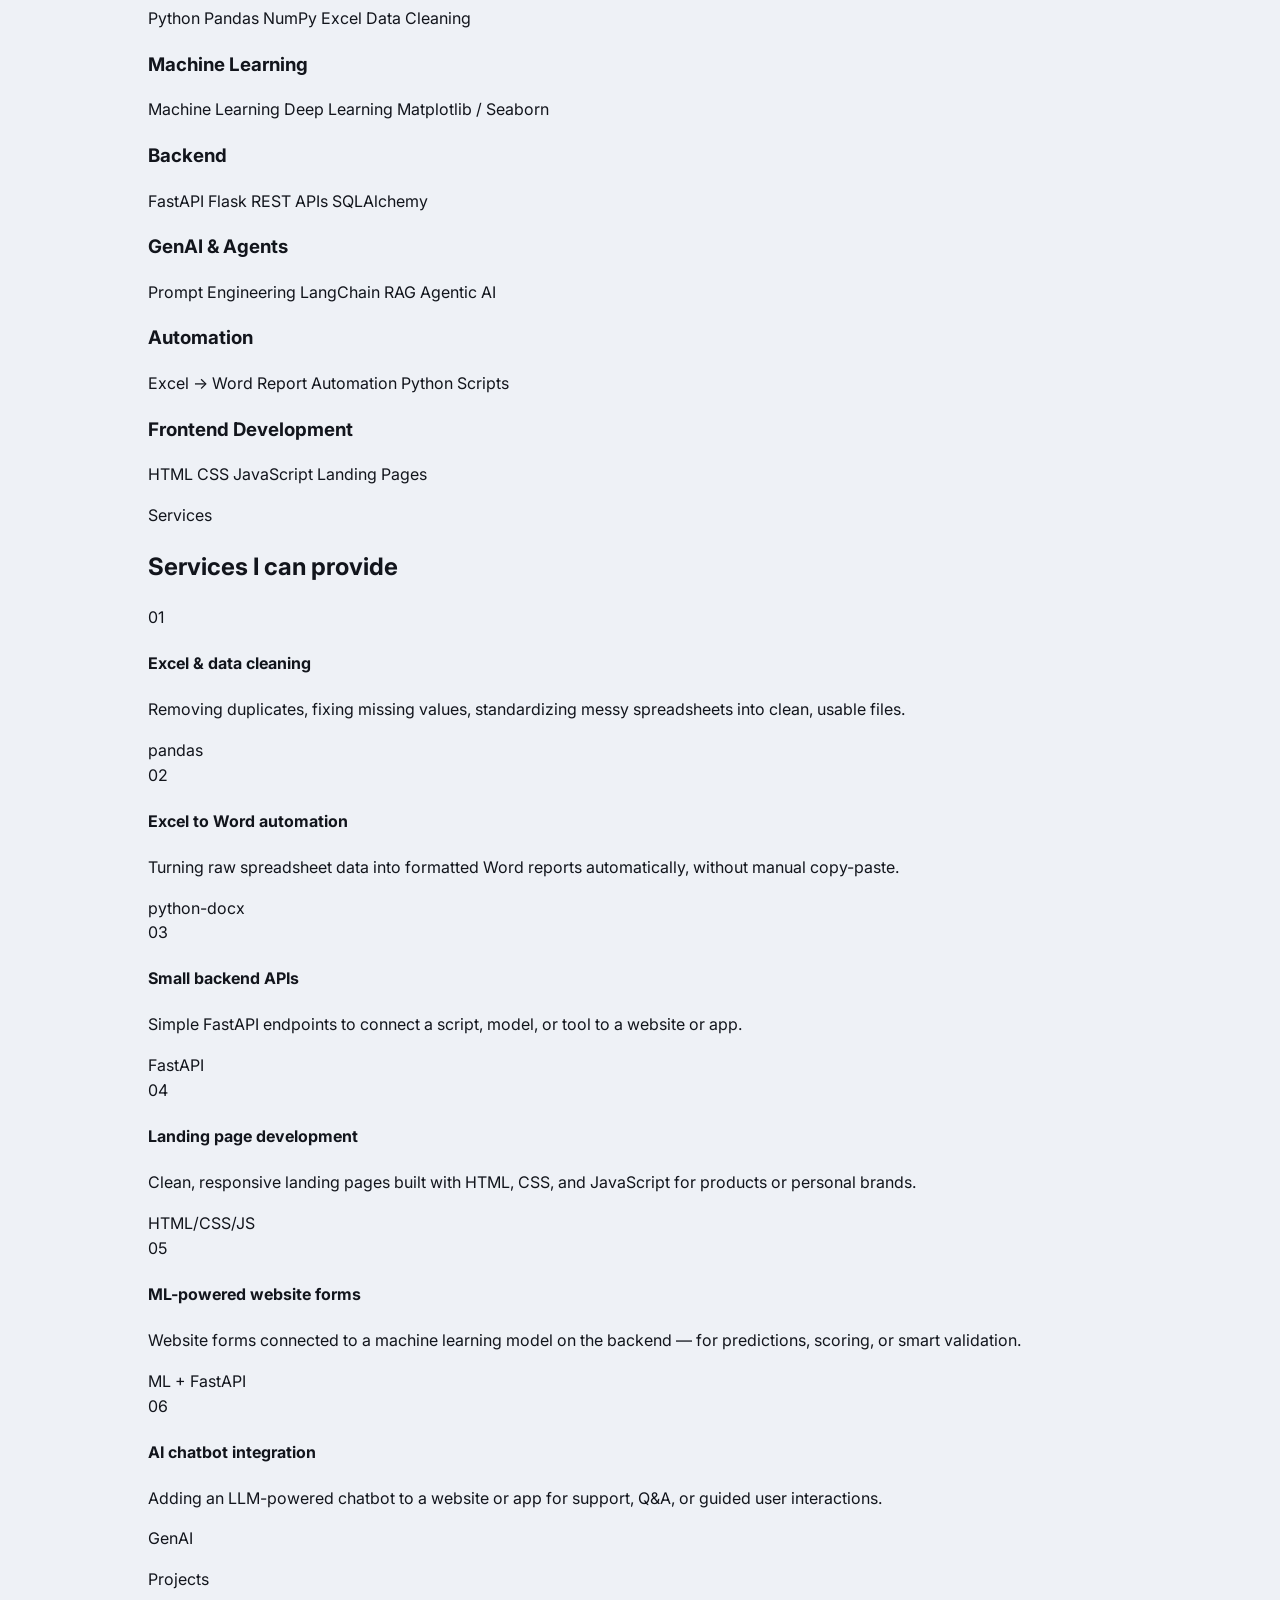
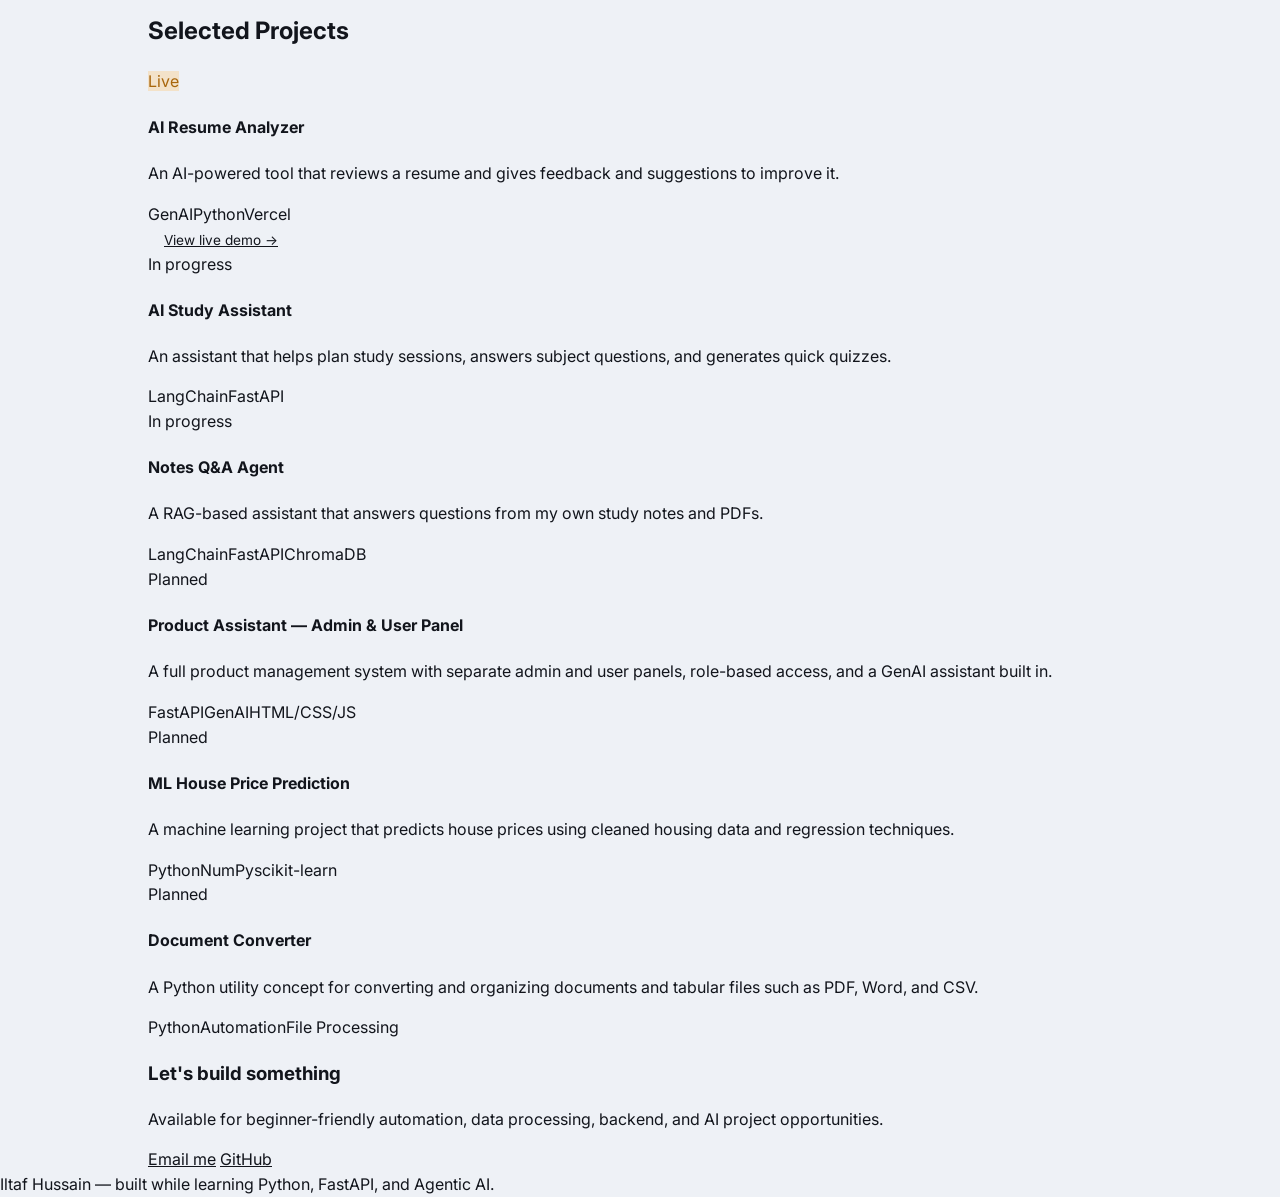
==== commit ee261cd5: "Porjects and Contact protfolio" ====
--- a/iltaf-portfolio/index.html
+++ b/iltaf-portfolio/index.html
@@ -212,7 +212,69 @@
       </div>
     </div>
   </section>
-
+ <section id="projects">
+    <div class="wrap">
+      <p class="eyebrow">Projects</p>
+      <h2 class="sec-title">Selected Projects</h2>
+      <div class="project-grid">
+        <div class="project-card">
+          <span class="project-status" style="color:var(--accent);background:var(--accent-soft);">Live</span>
+          <h4>AI Resume Analyzer</h4>
+          <p>An AI-powered tool that reviews a resume and gives feedback and suggestions to improve it.</p>
+          <div class="project-stack"><span>GenAI</span><span>Python</span><span>Vercel</span></div>
+          <a href="https://ai-resume-analyzer-iltaf.vercel.app/" target="_blank" rel="noopener" class="btn btn-ghost" style="margin-top:4px; align-self:flex-start; padding:8px 16px; font-size:0.85rem;">View live demo →</a>
+        </div>
+        <div class="project-card">
+          <span class="project-status">In progress</span>
+          <h4>AI Study Assistant</h4>
+          <p>An assistant that helps plan study sessions, answers subject questions, and generates quick quizzes.</p>
+          <div class="project-stack"><span>LangChain</span><span>FastAPI</span></div>
+        </div>
+        <div class="project-card">
+          <span class="project-status">In progress</span>
+          <h4>Notes Q&amp;A Agent</h4>
+          <p>A RAG-based assistant that answers questions from my own study notes and PDFs.</p>
+          <div class="project-stack"><span>LangChain</span><span>FastAPI</span><span>ChromaDB</span></div>
+        </div>
+<div class="project-card">
+          <span class="project-status">Planned</span>
+          <h4>Product Assistant — Admin &amp; User Panel</h4>
+          <p>A full product management system with separate admin and user panels, role-based access, and a GenAI assistant built in.</p>
+          <div class="project-stack"><span>FastAPI</span><span>GenAI</span><span>HTML/CSS/JS</span></div>
+        </div>
+
+        <div class="project-card">
+          <span class="project-status">Planned</span>
+          <h4>ML House Price Prediction</h4>
+          <p>A machine learning project that predicts house prices using cleaned housing data and regression techniques.</p>
+          <div class="project-stack"><span>Python</span><span>NumPy</span><span>scikit-learn</span></div>
+        </div>
+        <div class="project-card">
+          <span class="project-status">Planned</span>
+          <h4>Document Converter</h4>
+          <p>A Python utility concept for converting and organizing documents and tabular files such as PDF, Word, and CSV.</p>
+          <div class="project-stack"><span>Python</span><span>Automation</span><span>File Processing</span></div>
+        </div>
+      </div>
+    </div>
+  </section>
+
+  <section id="contact">
+    <div class="wrap">
+      <div class="contact-box">
+        <div>
+          <h3>Let's build something</h3>
+          <p>Available for beginner-friendly automation, data processing, backend, and AI project opportunities.</p>
+        </div>
+        <div class="contact-links">
+          <a href="mailto:iltafshahni@gmail.com" class="btn btn-primary">Email me</a>
+          <a href="https://github.com/iltaf-ai" target="_blank" rel="noopener" class="btn btn-ghost">GitHub</a>
+        </div>
+      </div>
+    </div>
+  </section>
+
+</main>
 <footer>
   Iltaf Hussain — built while learning Python, FastAPI, and Agentic AI.
 </footer>
